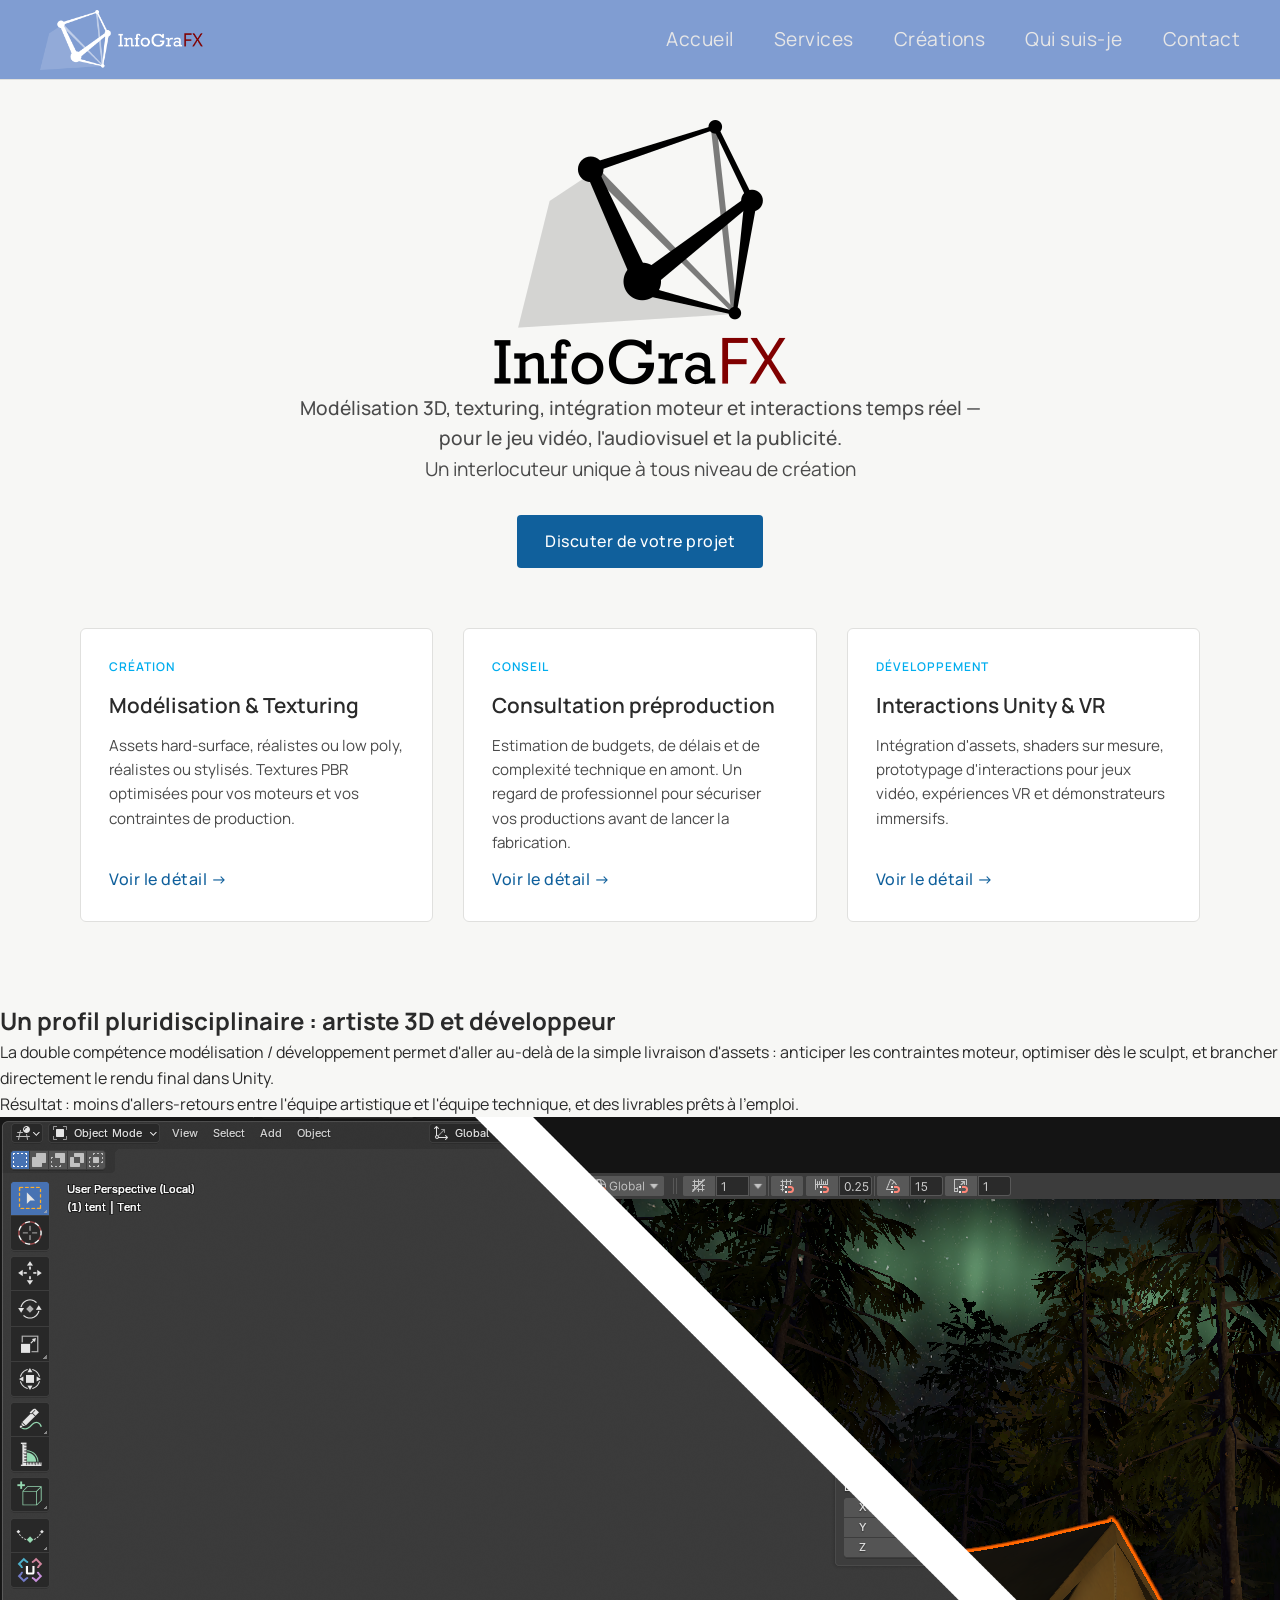
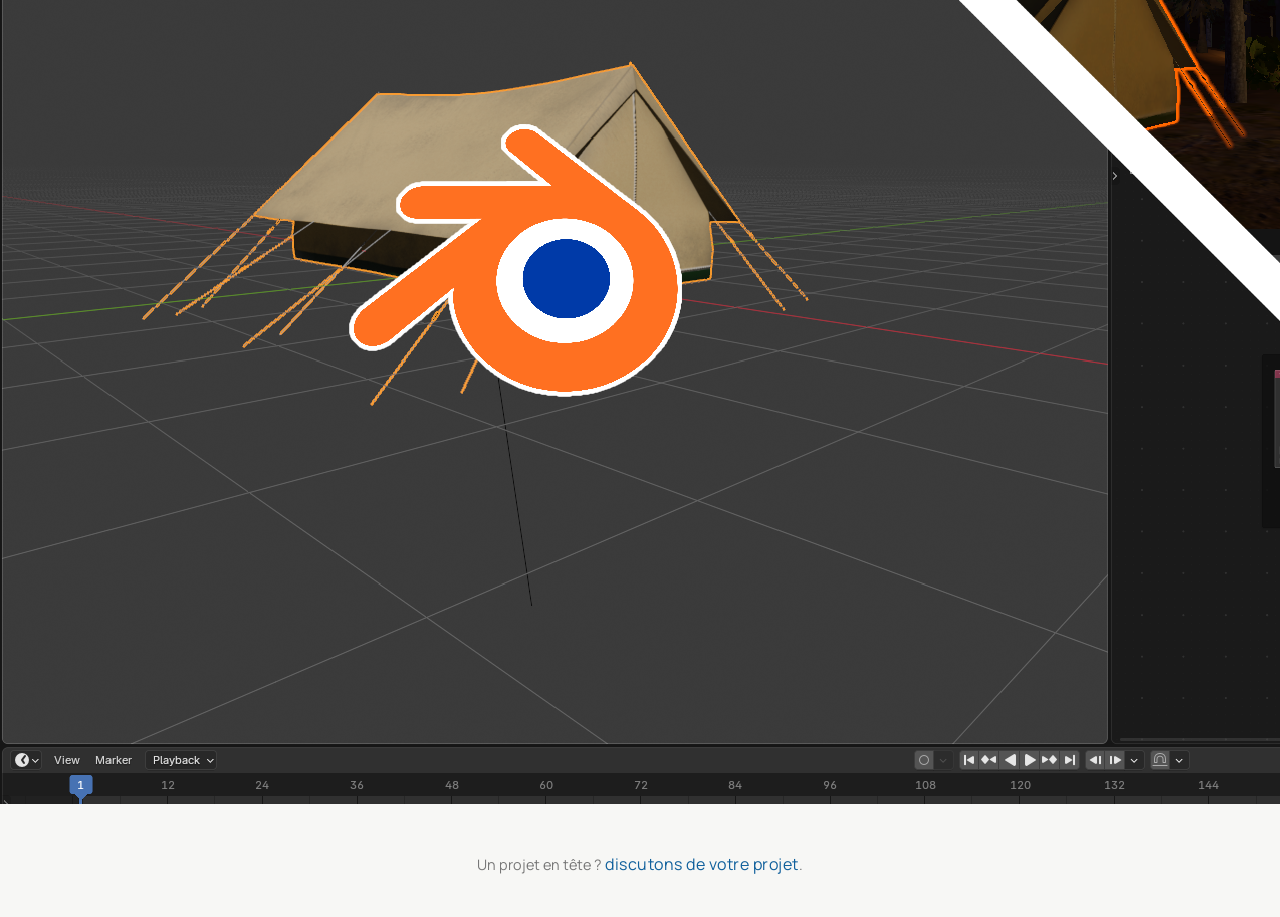
==== index.html @ 715f65da "fix pictures" ====
<!DOCTYPE html>
<html lang="fr">
<head>
    <meta charset="UTF-8">
    <meta name="viewport" content="width=device-width, initial-scale=1.0">
    <title>InfoGraFX – Modélisation 3D, Texturing & Développement Unity</title>
    <meta name="description" content="InfoGraFX conçoit des assets 3D, du texturing et des expériences interactives Unity pour le jeu vidéo, le cinéma et la publicité. Conseil, production et intégration technique.">

    <link rel="stylesheet" href="css/styles.css">
    <link rel="stylesheet" href="css/components/MediaBlock.css">
    <link rel="stylesheet" href="css/components/Lightbox.css">
    <link href="https://fonts.googleapis.com/css2?family=Manrope:wght@300;400;500;600&display=swap" rel="stylesheet">
</head>

<body>

<header>
            <img src="./assets/Images/Logo/logo1BATD.png" class="minlogo" alt="InfoGraFX">
    <nav>
        
        <a href="index.html">Accueil</a>
        <a href="services.html">Services</a>
        <a href="creations.html">Créations</a>        
        <a href="apropos.html">Qui suis-je</a>

        <a href="contact.html">Contact</a>
    </nav>
</header>

<section class="hero">
    <img src="./assets/Images/Logo/logo1NATB.png" class="logo">
    <p class="heroTagline">Modélisation 3D, texturing, intégration moteur et interactions temps réel — pour le jeu vidéo, l'audiovisuel et la publicité.</p>
    <p>Un interlocuteur unique à tous niveau de création</p>
    <a href="contact.html" class="heroCta">Discuter de votre projet</a>
</section>

<section class="pillars">
    <div class="pillarCard">
        <span class="pillarLabel">Création</span>
        <h2>Modélisation & Texturing</h2>
        <p>Assets hard-surface, réalistes ou low poly, réalistes ou stylisés. Textures PBR optimisées pour vos moteurs et vos contraintes de production.</p>
        <a href="services.html#creation">Voir le détail →</a>
    </div>
    <div class="pillarCard">
        <span class="pillarLabel">Conseil</span>
        <h2>Consultation préproduction</h2>
        <p>Estimation de budgets, de délais et de complexité technique en amont. Un regard de professionnel pour sécuriser vos productions avant de lancer la fabrication.</p>
        <a href="services.html#conseil">Voir le détail →</a>
    </div>
    <div class="pillarCard">
        <span class="pillarLabel">Développement</span>
        <h2>Interactions Unity & VR</h2>
        <p>Intégration d'assets, shaders sur mesure, prototypage d'interactions pour jeux vidéo, expériences VR et démonstrateurs immersifs.</p>
        <a href="services.html#dev">Voir le détail →</a>
    </div>
</section>

<section class="mediaBlock mediaBlockAnimated mediaBlockFromRight">
    <div class="mediaBlockText">
        <h2 class="mediaBlockTitle">Un profil pluridisciplinaire : artiste 3D et développeur</h2>
        <p class="mediaBlockDescription">La double compétence modélisation / développement permet d'aller au-delà de la simple livraison d'assets : anticiper les contraintes moteur, optimiser dès le sculpt, et brancher directement le rendu final dans Unity.</p>
        <p class="mediaBlockDescription">Résultat : moins d'allers-retours entre l'équipe artistique et l'équipe technique, et des livrables prêts à l'emploi.</p>
    </div>
    <img src="./assets/Images/UnityProjects/QuebecTour360/dualskills.png" class="mediaBlockMedia animated-image">
</section>

<footer>
    <!-- <p>InfoGraFX - Micro-entreprise (SIRET : 10846572500019): <a href="contact.html">infografx13@gmail.com</a></p> -->
    <p>Un projet en tête ? <a href="contact.html">discutons de votre projet</a>.</p>

</footer>

<script type="module" src="js/main.js"></script>

</body>
</html>
---- css/styles.css ----
/* ------------------------------
   PALETTE ÉTENDUE
--------------------------------*/
:root {
    /* Nouveau thème blanc cassé */
    --col-bg: #f7f7f5;          /* Blanc cassé */
    --col-text: #2a2a2a;        /* Gris foncé élégant */
    --col-text-light: #4a4a4a;  /* Gris moyen */
    --col-border: #e0e0de;      /* Gris clair */
    --col-border-hover: #c8c8c6;

    /* Accent artistique */
    --col-accent: #7a5cff;      /* Violet créatif */
    --col-accent-dark: #5b3fd9;

    /* Ancienne palette (disponible si tu veux l’utiliser) */
    --col_black: #0f0f0f;
    --col_white: #e6e6e6;
    --col_grey: #333333;
    --col_orange: #eb6c1a;
    --col_black2: #151515;
    --col_black3: #1a1a1a;
    --col_grey2: #555555;
    --col_light_blue:#96dcf8;
    --col_cyan_neon:#00E5FF;
    --col_night_blue: #0B0F26;
    --col_deep_blue: #0E3A66;
    --col_blue: #00adee;
    --col_blue_dark: #809dd2;
    --col_blue_dark2: #10609c;
    --col_blue_dark3: #073c64;
}

/* ------------------------------
   RESET & BASE
--------------------------------*/
* {
    margin: 0;
    padding: 0;
    box-sizing: border-box;
}

body {
    font-family: "Manrope", sans-serif;
    background-color: var(--col-bg);
    color: var(--col-text);
    line-height: 1.6;
}

a {
    color: var(--col_blue_dark2);
    text-decoration: none;
    font-weight: 400;
    font-size: 1rem;
    letter-spacing: 0.5px;
    transition: opacity 0.2s ease;
}

a:hover {
    color: var(--col_blue_dark2);
    text-decoration: none;
    font-weight: 400;
text-decoration:underline ;    letter-spacing: 0.5px;
    transition: opacity 0.2s ease;
}

/* ------------------------------
   HEADER & NAV
--------------------------------*/
header {
    width: 100%; 
    padding: 20px 40px;
    /* background: var(--col-bg); */
    background: var(--col_blue_dark);
    border-bottom: 1px solid var(--col-border);
    position: sticky;
    top: 0;
    z-index: 1000;

      display: flex;               /* ALIGNEMENT GLOBAL */
    align-items: center;         /* CENTRAGE VERTICAL */
    justify-content: space-between; /* LOGO À GAUCHE / NAV À DROITE */
        height: 80px;                /* FIXE LA HAUTEUR DU HEADER */
}

.minlogo{
display: block;
    max-height: 60px;            /* NE DÉPASSE JAMAIS LE HEADER */
    width: auto;
    height: auto;
}
nav {
    display: flex;
    gap: 40px;
    justify-content: flex-end;
}

nav a {
    color: var(--col_white);
    text-decoration: none;
    font-weight: 400;
    font-size: 1.2rem;
    letter-spacing: 0.5px;
    transition: opacity 0.2s ease;
}

nav a:hover {
    opacity: 0.6;
}

/* ------------------------------
   HERO SECTION
--------------------------------*/
.hero {
    text-align: center;
    padding: 40px 20px 40px;
}

.hero h1 {
    font-size: 3rem;
    font-weight: 300;
    margin-bottom: 20px;
}



.hero p {
    font-size: 1.2rem;
    max-width: 700px;
    margin: 0 auto;
    color: var(--col-text-light);
}

/* ------------------------------
   CARDS SECTION
--------------------------------*/
.cards {
    display: grid;
    grid-template-columns: repeat(auto-fit, minmax(260px, 1fr));
    gap: 40px;
    padding: 40px;
    max-width: 1600px;
    margin: 0 auto;
}

.card {
    background: #ffffff;
    border: 1px solid var(--col-border);
    padding: 20px;
    border-radius: 6px;
    transition: transform 0.2s ease, border-color 0.2s ease;
}

.card:hover {
    transform: translateY(-6px);
    border-color: var(--col-border-hover);
}

.card img {
    width: 100%;
    height: 160px;
    object-fit: cover;
    border-radius: 4px;
    margin-bottom: 15px;
}

.card h2 {
    font-size: 1.4rem;
    font-weight: 400;
    margin-bottom: 10px;
}

.card p {
    font-size: 0.95rem;
    margin-bottom: 20px;
    color: var(--col-text-light);
}

.card a {
    display: inline-block;
    padding: 10px 16px;
    background: var(--col-text);
    color: #ffffff;
    text-decoration: none;
    font-weight: 400;
    border-radius: 4px;
    transition: opacity 0.2s ease;
}

.card a:hover {
    opacity: 0.7;
}

/* ------------------------------
   FOOTER
--------------------------------*/
footer {
    text-align: center;
    padding: 40px;
    color: #777;
    font-size: 0.9rem;
}


/* ------------------------------
   HERO — bouton d'appel à l'action
--------------------------------*/
.heroTagline {
    font-size: 1.3rem;
    font-weight: 500;
    color: var(--col-text);
    max-width: 700px;
    margin: 0 auto 10px;
}

.heroCta {
    display: inline-block;
    margin-top: 30px;
    padding: 14px 28px;
    background: var(--col_blue_dark2);
    color: #ffffff;
    text-decoration: none;
    font-weight: 500;
    border-radius: 4px;
    transition: background 0.2s ease;
}

.heroCta:hover {
    background: var(--col_blue_dark3);
}

/* ------------------------------
   PILIERS DE SERVICES (accueil)
--------------------------------*/
.pillars {
    display: grid;
    grid-template-columns: repeat(auto-fit, minmax(260px, 1fr));
    gap: 30px;
    max-width: 1200px;
    margin: 0 auto;
    padding: 20px 40px 80px;
}

.pillarCard {
    background: #ffffff;
    border: 1px solid var(--col-border);
    border-radius: 6px;
    padding: 28px;
    display: flex;
    flex-direction: column;
    gap: 12px;
}

.pillarLabel {
    text-transform: uppercase;
    font-size: 0.75rem;
    letter-spacing: 1px;
    color: var(--col_blue);
    font-weight: 600;
}

.pillarCard h2 {
    font-size: 1.3rem;
    font-weight: 600;
}

.pillarCard p {
    color: var(--col-text-light);
    font-size: 0.95rem;
    flex-grow: 1;
}

.pillarCard a {
    color: var(--col_blue_dark2);
    text-decoration: none;
    font-weight: 500;
}

.pillarCard a:hover {
    text-decoration: underline;
}

/* ------------------------------
   TITRE DE SECTION (services.html)
--------------------------------*/
.sectionTitle {
    padding: 10px 40px;
    font-size: 3rem;
    font-weight: 600;
    padding-bottom: 16px;
    background-color: var(--col_blue_dark2);
    color: var(--col_white);
}

/* IMAGE — entre 40% et 66% selon sa taille réelle */
.logo {
    flex: 0 1 auto;          /* image prend l’espace qu’elle peut */
    max-height: 30vh;        /* jamais trop haute */
    width: auto;
    height: auto;
    object-fit: contain;     /* image entière */
    object-position: left;   /* collée au bord */
    background: var(--col-bg);        /* bandes propres */
}

/* ------------------------------
   FORMULAIRE DE CONTACT
--------------------------------*/
.contactWrapper {
    display: grid;
    grid-template-columns: 2fr 1fr;
    gap: 60px;
    max-width: 1000px;
    margin: 0 auto;
    padding: 20px 40px 80px;
}

.contactForm {
    display: flex;
    flex-direction: column;
    gap: 6px;
}

.contactForm label {
    font-size: 0.9rem;
    font-weight: 600;
    margin-top: 12px;
}

.contactForm input,
.contactForm select,
.contactForm textarea {
    padding: 10px 12px;
    border: 1px solid var(--col-border);
    border-radius: 4px;
    font-family: inherit;
    font-size: 1rem;
    background: #ffffff;
    color: var(--col-text);
}

.contactForm button {
    margin-top: 20px;
    padding: 12px 20px;
    background: var(--col_blue_dark2);
    color: #ffffff;
    border: none;
    border-radius: 4px;
    font-weight: 500;
    cursor: pointer;
    transition: background 0.2s ease;
}

.contactForm button:hover {
    background: var(--col_blue_dark3);
}

.mailtoNote {
    grid-column: 1 / -1;
    font-size: 0.85rem;
    color: var(--col-text-light);
    margin-top: -30px;
}

.contactInfo h2 {
    font-size: 1.1rem;
    margin-bottom: 12px;
}

.contactInfo p {
    margin-bottom: 8px;
    color: var(--col-text-light);
}

.legalNote {
    font-size: 0.8rem;
    color: #999;
    margin-top: 20px;
}

@media (max-width: 700px) {
    .contactWrapper {
        grid-template-columns: 1fr;
    }
}
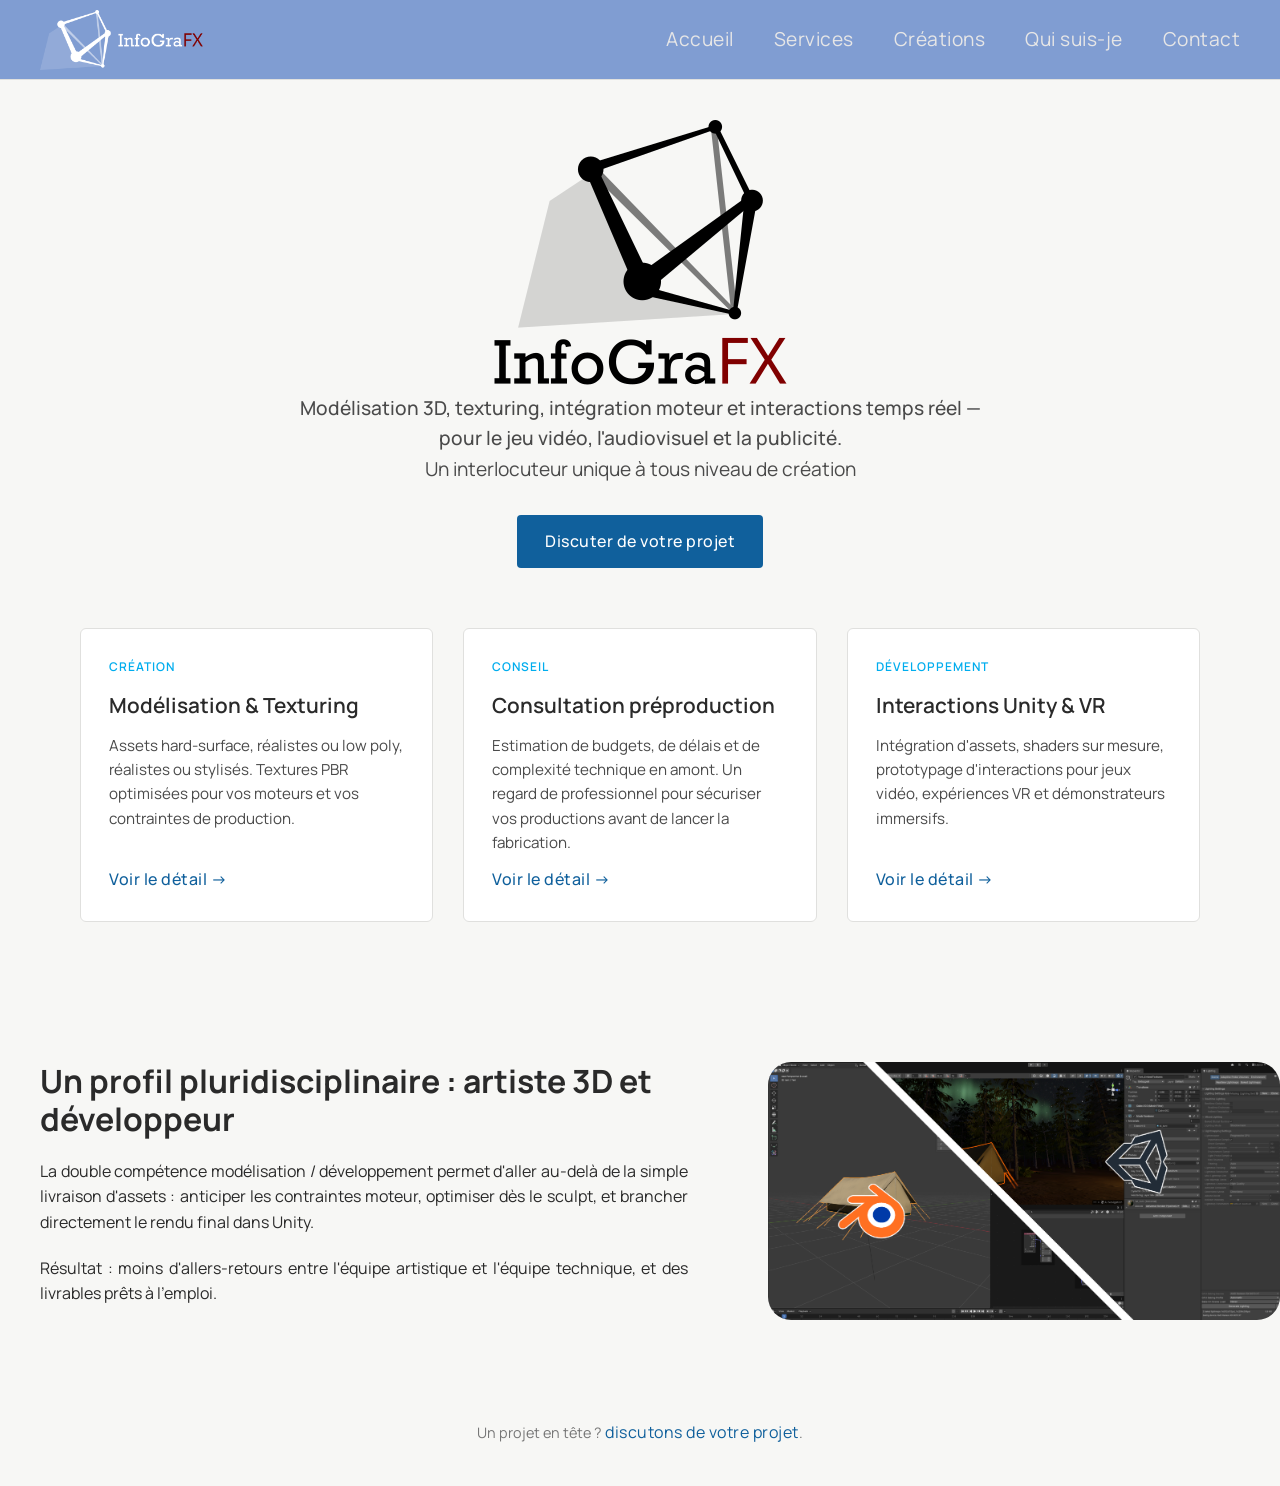
==== commit 5615eb43: "check css" ====
--- a/index.html
+++ b/index.html
@@ -6,9 +6,9 @@
     <title>InfoGraFX – Modélisation 3D, Texturing & Développement Unity</title>
     <meta name="description" content="InfoGraFX conçoit des assets 3D, du texturing et des expériences interactives Unity pour le jeu vidéo, le cinéma et la publicité. Conseil, production et intégration technique.">
 
-    <link rel="stylesheet" href="css/styles.css">
-    <link rel="stylesheet" href="css/components/MediaBlock.css">
-    <link rel="stylesheet" href="css/components/Lightbox.css">
+    <link rel="stylesheet" href="./css/styles.css">
+    <link rel="stylesheet" href="./css/components/mediaBlock.css">
+    <link rel="stylesheet" href="./css/components/Lightbox.css">
     <link href="https://fonts.googleapis.com/css2?family=Manrope:wght@300;400;500;600&display=swap" rel="stylesheet">
 </head>
 
@@ -70,7 +70,7 @@
 
 </footer>
 
-<script type="module" src="js/main.js"></script>
+<script type="module" src="./js/main.js"></script>
 
 </body>
 </html>
--- a/css/components/mediaBlock.css
+++ b/css/components/mediaBlock.css
@@ -0,0 +1,108 @@
+/* ============================
+   MEDIA BLOCK — FLEX ADAPTATIF
+============================ */
+
+.mediaBlock {
+    display: flex;
+    align-items: stretch;
+    justify-content: space-between;
+    width: 100%;
+    padding: 60px 0;
+    gap: 40px;
+}
+
+/* ORDRE TEXTE / IMAGE */
+.mediaBlockFromRight .mediaBlockText { order: 0; }
+.mediaBlockFromRight .mediaBlockMedia { order: 1; }
+
+.mediaBlockFromLeft .mediaBlockMedia { order: 0; }
+.mediaBlockFromLeft .mediaBlockText { order: 1; }
+
+
+
+/* IMAGE — entre 40% et 66% selon sa taille réelle */
+.mediaBlockMedia {
+    flex: 0 1 auto;          /* image prend l’espace qu’elle peut */
+    min-width: 40%;          /* jamais trop petite */
+    max-width: 66%;          /* jamais trop grande */
+    max-height: 50vh;        /* jamais trop haute */
+    border-radius:2cap;
+    width: auto;
+    height: auto;
+    object-fit: contain;     /* image entière */
+    object-position: left;   /* collée au bord */
+    background: var(--col-bg);        /* bandes propres */
+}
+
+/* TEXTE — récupère tout l’espace restant */
+.mediaBlockText {
+    display: flex;
+    flex-direction: column;
+    justify-content: flex-start;   /* titre collé en haut */
+    gap: 20px;                      /* espace propre entre titre et texte */
+    flex: 1 1 auto;
+    padding: 0 40px;
+}
+
+.mediaBlockTitle {
+    margin: 0;
+    padding: 0;
+    font-size: 2rem;
+    font-weight: 700;
+    line-height: 1.2;
+    text-align: left;               /* aligné à gauche */
+}
+
+/* Sous-texte */
+.mediaBlockDescription {
+    margin: 0;
+    padding: 0;
+    font-size: 1rem;
+    line-height: 1.6;
+    text-align: justify;            /* texte justifié */
+}
+
+
+
+
+/* ============================
+   ANIMATION — SIMPLE & FIABLE
+============================ */
+
+/* Image venant de la droite */
+.mediaBlockFromRight .mediaBlockMedia {
+    opacity: 0;
+    transform: translateX(49%);
+    transition:
+        opacity 0.6s ease-out,
+        transform 0.9s cubic-bezier(0.16, 1.2, 0.3, 1);
+}
+
+.mediaBlockFromRight .mediaBlockMedia.visible {
+    opacity: 1;
+    transform: translateX(0);
+}
+
+.mediaBlockFromRight .mediaBlockMedia.exit {
+    opacity: 0;
+    transform: translateX(49%);
+}
+
+/* Image venant de la gauche */
+.mediaBlockFromLeft .mediaBlockMedia {
+    opacity: 0;
+    transform: translateX(-49%);
+    transition:
+        opacity 0.6s ease-out,
+        transform 0.9s cubic-bezier(0.16, 1.2, 0.3, 1);
+}
+
+.mediaBlockFromLeft .mediaBlockMedia.visible {
+    opacity: 1;
+    transform: translateX(0);
+}
+
+.mediaBlockFromLeft .mediaBlockMedia.exit {
+    opacity: 0;
+    transform: translateX(-49%);
+}
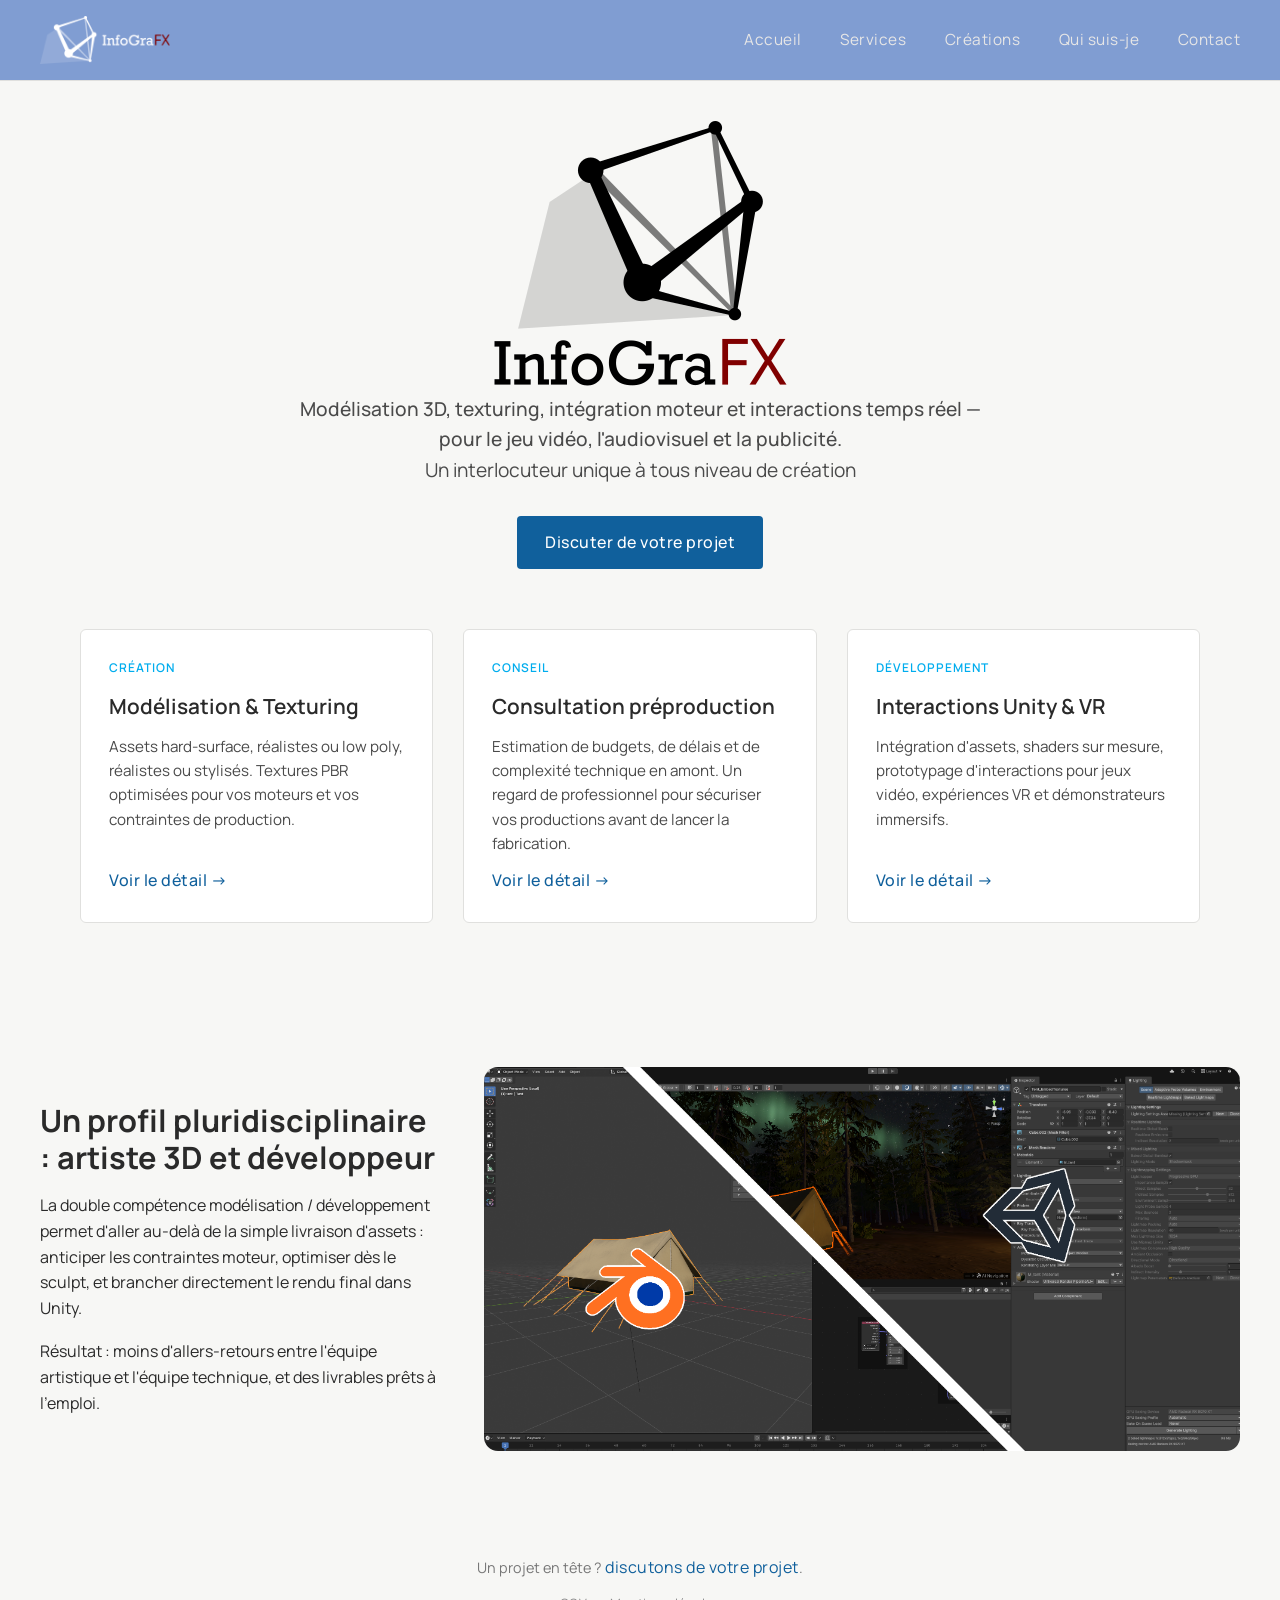
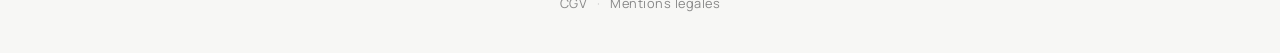
==== commit 695a3a47: "modif layout, but not fully ok" ====
--- a/index.html
+++ b/index.html
@@ -7,7 +7,7 @@
     <meta name="description" content="InfoGraFX conçoit des assets 3D, du texturing et des expériences interactives Unity pour le jeu vidéo, le cinéma et la publicité. Conseil, production et intégration technique.">
 
     <link rel="stylesheet" href="./css/styles.css">
-    <link rel="stylesheet" href="./css/components/mediaBlock.css">
+    <link rel="stylesheet" href="./css/components/MediaBlock.css">
     <link rel="stylesheet" href="./css/components/Lightbox.css">
     <link href="https://fonts.googleapis.com/css2?family=Manrope:wght@300;400;500;600&display=swap" rel="stylesheet">
 </head>
@@ -61,15 +61,22 @@
         <p class="mediaBlockDescription">La double compétence modélisation / développement permet d'aller au-delà de la simple livraison d'assets : anticiper les contraintes moteur, optimiser dès le sculpt, et brancher directement le rendu final dans Unity.</p>
         <p class="mediaBlockDescription">Résultat : moins d'allers-retours entre l'équipe artistique et l'équipe technique, et des livrables prêts à l'emploi.</p>
     </div>
-    <img src="./assets/Images/UnityProjects/QuebecTour360/dualskills.png" class="mediaBlockMedia animated-image">
+    <div class="mediaBlockMediaGroup animated-image">
+        <img src="./assets/Images/UnityProjects/QuebecTour360/dualskills.png" class="mediaBlockMedia">
+    </div>
 </section>
 
 <footer>
     <!-- <p>InfoGraFX - Micro-entreprise (SIRET : 10846572500019): <a href="contact.html">infografx13@gmail.com</a></p> -->
     <p>Un projet en tête ? <a href="contact.html">discutons de votre projet</a>.</p>
-
+    <p class="footerLegal">
+        <a href="cvg.html">CGV</a>
+        <span>·</span>
+        <a href="mentions-legales.html">Mentions légales</a>
+    </p>
 </footer>
 
+<script type="module" src="./js/components/navToggle.js"></script>
 <script type="module" src="./js/main.js"></script>
 
 </body>
--- a/css/styles.css
+++ b/css/styles.css
@@ -40,11 +40,22 @@
     box-sizing: border-box;
 }
 
+html {
+    /* Empêche tout débordement horizontal résiduel (image ou bloc trop large)
+       de créer une barre de scroll latérale sur mobile. */
+    overflow-x: hidden;
+}
+
 body {
     font-family: "Manrope", sans-serif;
     background-color: var(--col-bg);
     color: var(--col-text);
     line-height: 1.6;
+    overflow-x: hidden;
+}
+
+img {
+    max-width: 100%;
 }
 
 a {
@@ -68,30 +79,29 @@
    HEADER & NAV
 --------------------------------*/
 header {
-    width: 100%; 
-    padding: 20px 40px;
-    /* background: var(--col-bg); */
+    width: 100%;
+    padding: 16px clamp(16px, 4vw, 40px);
     background: var(--col_blue_dark);
     border-bottom: 1px solid var(--col-border);
     position: sticky;
     top: 0;
     z-index: 1000;
 
-      display: flex;               /* ALIGNEMENT GLOBAL */
+    display: flex;               /* ALIGNEMENT GLOBAL */
     align-items: center;         /* CENTRAGE VERTICAL */
     justify-content: space-between; /* LOGO À GAUCHE / NAV À DROITE */
-        height: 80px;                /* FIXE LA HAUTEUR DU HEADER */
+    min-height: 64px;
 }
 
 .minlogo{
 display: block;
-    max-height: 60px;            /* NE DÉPASSE JAMAIS LE HEADER */
+    max-height: 48px;            /* NE DÉPASSE JAMAIS LE HEADER */
     width: auto;
     height: auto;
 }
 nav {
     display: flex;
-    gap: 40px;
+    gap: clamp(16px, 3vw, 40px);
     justify-content: flex-end;
 }
 
@@ -99,9 +109,77 @@
     color: var(--col_white);
     text-decoration: none;
     font-weight: 400;
-    font-size: 1.2rem;
+    font-size: clamp(0.95rem, 1.2vw, 1.2rem);
     letter-spacing: 0.5px;
     transition: opacity 0.2s ease;
+    white-space: nowrap;
+}
+
+/* Bouton hamburger : injecté en JS (js/components/navToggle.js), caché par
+   défaut, affiché uniquement sous le breakpoint mobile ci-dessous. */
+.navToggle {
+    display: none;
+    flex-direction: column;
+    justify-content: center;
+    gap: 5px;
+    width: 32px;
+    height: 32px;
+    border: none;
+    background: transparent;
+    cursor: pointer;
+    padding: 0;
+    z-index: 1001;
+}
+
+.navToggle span {
+    display: block;
+    width: 100%;
+    height: 2px;
+    background: var(--col_white);
+    border-radius: 2px;
+    transition: transform 0.25s ease, opacity 0.2s ease;
+}
+
+.navToggle.isOpen span:nth-child(1) {
+    transform: translateY(7px) rotate(45deg);
+}
+
+.navToggle.isOpen span:nth-child(2) {
+    opacity: 0;
+}
+
+.navToggle.isOpen span:nth-child(3) {
+    transform: translateY(-7px) rotate(-45deg);
+}
+
+@media (max-width: 780px) {
+    .navToggle {
+        display: flex;
+    }
+
+    nav {
+        position: absolute;
+        top: 100%;
+        left: 0;
+        right: 0;
+        flex-direction: column;
+        gap: 0;
+        background: var(--col_blue_dark);
+        max-height: 0;
+        overflow: hidden;
+        transition: max-height 0.3s ease;
+        border-bottom: 1px solid rgba(255, 255, 255, 0.15);
+    }
+
+    nav.navOpenState {
+        max-height: 320px;
+    }
+
+    nav a {
+        padding: 14px clamp(16px, 4vw, 40px);
+        border-top: 1px solid rgba(255, 255, 255, 0.15);
+        font-size: 1.05rem;
+    }
 }
 
 nav a:hover {
@@ -113,11 +191,11 @@
 --------------------------------*/
 .hero {
     text-align: center;
-    padding: 40px 20px 40px;
+    padding: clamp(24px, 5vw, 40px) 20px;
 }
 
 .hero h1 {
-    font-size: 3rem;
+    font-size: clamp(2rem, 6vw, 3rem);
     font-weight: 300;
     margin-bottom: 20px;
 }
@@ -125,7 +203,7 @@
 
 
 .hero p {
-    font-size: 1.2rem;
+    font-size: clamp(1rem, 2.2vw, 1.2rem);
     max-width: 700px;
     margin: 0 auto;
     color: var(--col-text-light);
@@ -137,8 +215,8 @@
 .cards {
     display: grid;
     grid-template-columns: repeat(auto-fit, minmax(260px, 1fr));
-    gap: 40px;
-    padding: 40px;
+    gap: clamp(20px, 4vw, 40px);
+    padding: clamp(20px, 4vw, 40px);
     max-width: 1600px;
     margin: 0 auto;
 }
@@ -196,9 +274,28 @@
 --------------------------------*/
 footer {
     text-align: center;
-    padding: 40px;
+    padding: clamp(24px, 5vw, 40px) 20px;
     color: #777;
     font-size: 0.9rem;
+}
+
+.footerLegal {
+    margin-top: 12px;
+    font-size: 0.8rem;
+    color: #999;
+    display: flex;
+    flex-wrap: wrap;
+    justify-content: center;
+    gap: 6px 10px;
+}
+
+.footerLegal a {
+    color: #888;
+    font-size: 0.8rem;
+}
+
+.footerLegal span {
+    color: #ccc;
 }
 
 
@@ -238,7 +335,7 @@
     gap: 30px;
     max-width: 1200px;
     margin: 0 auto;
-    padding: 20px 40px 80px;
+    padding: 20px clamp(16px, 4vw, 40px) 80px;
 }
 
 .pillarCard {
@@ -284,10 +381,9 @@
    TITRE DE SECTION (services.html)
 --------------------------------*/
 .sectionTitle {
-    padding: 10px 40px;
-    font-size: 3rem;
+    padding: 10px clamp(16px, 4vw, 40px) 16px;
+    font-size: clamp(1.6rem, 5vw, 3rem);
     font-weight: 600;
-    padding-bottom: 16px;
     background-color: var(--col_blue_dark2);
     color: var(--col_white);
 }
@@ -295,7 +391,7 @@
 /* IMAGE — entre 40% et 66% selon sa taille réelle */
 .logo {
     flex: 0 1 auto;          /* image prend l’espace qu’elle peut */
-    max-height: 30vh;        /* jamais trop haute */
+    max-height: clamp(120px, 30vh, 280px);        /* jamais trop haute, jamais minuscule */
     width: auto;
     height: auto;
     object-fit: contain;     /* image entière */
--- a/css/components/MediaBlock.css
+++ b/css/components/MediaBlock.css
@@ -0,0 +1,158 @@
+/* ============================
+   MEDIA BLOCK — TEXTE 1/3 + GROUPE D'IMAGES
+   Nouvelle méthodologie : le texte occupe une largeur fixe (≈1/3),
+   les images (1, 2 ou plus, portrait ou paysage) sont regroupées dans
+   un conteneur à hauteur commune, réparties à parts égales en largeur
+   et recadrées (object-fit: cover) pour toujours garder la même
+   hauteur, les mêmes coins arrondis et un espacement régulier —
+   quelle que soit leur résolution ou leur orientation d'origine.
+============================ */
+
+.mediaBlock {
+    display: flex;
+    align-items: stretch;
+    width: 100%;
+    max-width: 1400px;
+    margin: 0 auto;
+    padding: clamp(32px, 6vw, 64px) clamp(16px, 4vw, 40px);
+    gap: clamp(24px, 4vw, 48px);
+}
+
+/* ORDRE TEXTE / IMAGES (desktop) */
+.mediaBlockFromRight .mediaBlockText { order: 0; }
+.mediaBlockFromRight .mediaBlockMediaGroup { order: 1; }
+
+.mediaBlockFromLeft .mediaBlockMediaGroup { order: 0; }
+.mediaBlockFromLeft .mediaBlockText { order: 1; }
+
+/* TEXTE — largeur fixe à ~1/3 du bloc */
+.mediaBlockText {
+    flex: 0 0 33%;
+    max-width: 33%;
+    display: flex;
+    flex-direction: column;
+    justify-content: center;
+    gap: 18px;
+}
+
+.mediaBlockTitle {
+    margin: 0;
+    padding: 0;
+    font-size: clamp(1.4rem, 2.4vw, 2rem);
+    font-weight: 700;
+    line-height: 1.2;
+    text-align: left;
+}
+
+.mediaBlockDescription {
+    margin: 0;
+    padding: 0;
+    font-size: 1rem;
+    line-height: 1.6;
+    text-align: left;
+}
+
+/* Bloc texte seul (pas d'images dans ce mediaBlock) : le texte prend
+   toute la largeur au lieu de rester coincé à 33%. */
+.mediaBlock:has(.mediaBlockText:only-child) .mediaBlockText {
+    flex: 1 1 100%;
+    max-width: 100%;
+}
+
+/* GROUPE D'IMAGES — hauteur commune, réparties à parts égales,
+   peu importe leur nombre ou leur orientation d'origine */
+.mediaBlockMediaGroup {
+    flex: 1 1 auto;
+    display: flex;
+    align-items: stretch;
+    gap: clamp(10px, 1.5vw, 20px);
+    height: clamp(220px, 30vw, 420px);
+    min-width: 0;
+}
+
+.mediaBlockMedia {
+    flex: 1 1 0;
+    min-width: 0;
+    width: 100%;
+    height: 100%;
+    object-fit: cover;
+    border-radius: 14px;
+    background: var(--col-border);
+}
+
+/* ============================
+   RESPONSIVE — MOBILE
+   Le texte passe toujours au-dessus (lisibilité en premier), les images
+   en dessous sur toute la largeur, hauteur réduite et fixe.
+============================ */
+@media (max-width: 820px) {
+    .mediaBlock {
+        flex-direction: column;
+        gap: 20px;
+    }
+
+    .mediaBlockFromRight .mediaBlockText,
+    .mediaBlockFromLeft .mediaBlockText {
+        order: 0;
+    }
+
+    .mediaBlockFromRight .mediaBlockMediaGroup,
+    .mediaBlockFromLeft .mediaBlockMediaGroup {
+        order: 1;
+    }
+
+    .mediaBlockText {
+        flex: 1 1 100%;
+        max-width: 100%;
+    }
+
+    .mediaBlockMediaGroup {
+        flex: 1 1 100%;
+        height: 260px;
+    }
+}
+
+/* ============================
+   ANIMATION AU SCROLL — appliquée au groupe d'images entier
+============================ */
+.mediaBlockFromRight .mediaBlockMediaGroup {
+    opacity: 0;
+    transform: translateX(6%);
+    transition:
+        opacity 0.6s ease-out,
+        transform 0.9s cubic-bezier(0.16, 1.2, 0.3, 1);
+}
+
+.mediaBlockFromRight .mediaBlockMediaGroup.visible {
+    opacity: 1;
+    transform: translateX(0);
+}
+
+.mediaBlockFromRight .mediaBlockMediaGroup.exit {
+    opacity: 0;
+    transform: translateX(6%);
+}
+
+.mediaBlockFromLeft .mediaBlockMediaGroup {
+    opacity: 0;
+    transform: translateX(-6%);
+    transition:
+        opacity 0.6s ease-out,
+        transform 0.9s cubic-bezier(0.16, 1.2, 0.3, 1);
+}
+
+.mediaBlockFromLeft .mediaBlockMediaGroup.visible {
+    opacity: 1;
+    transform: translateX(0);
+}
+
+.mediaBlockFromLeft .mediaBlockMediaGroup.exit {
+    opacity: 0;
+    transform: translateX(-6%);
+}
+
+@media (prefers-reduced-motion: reduce) {
+    .mediaBlockMediaGroup {
+        transition: none;
+    }
+}
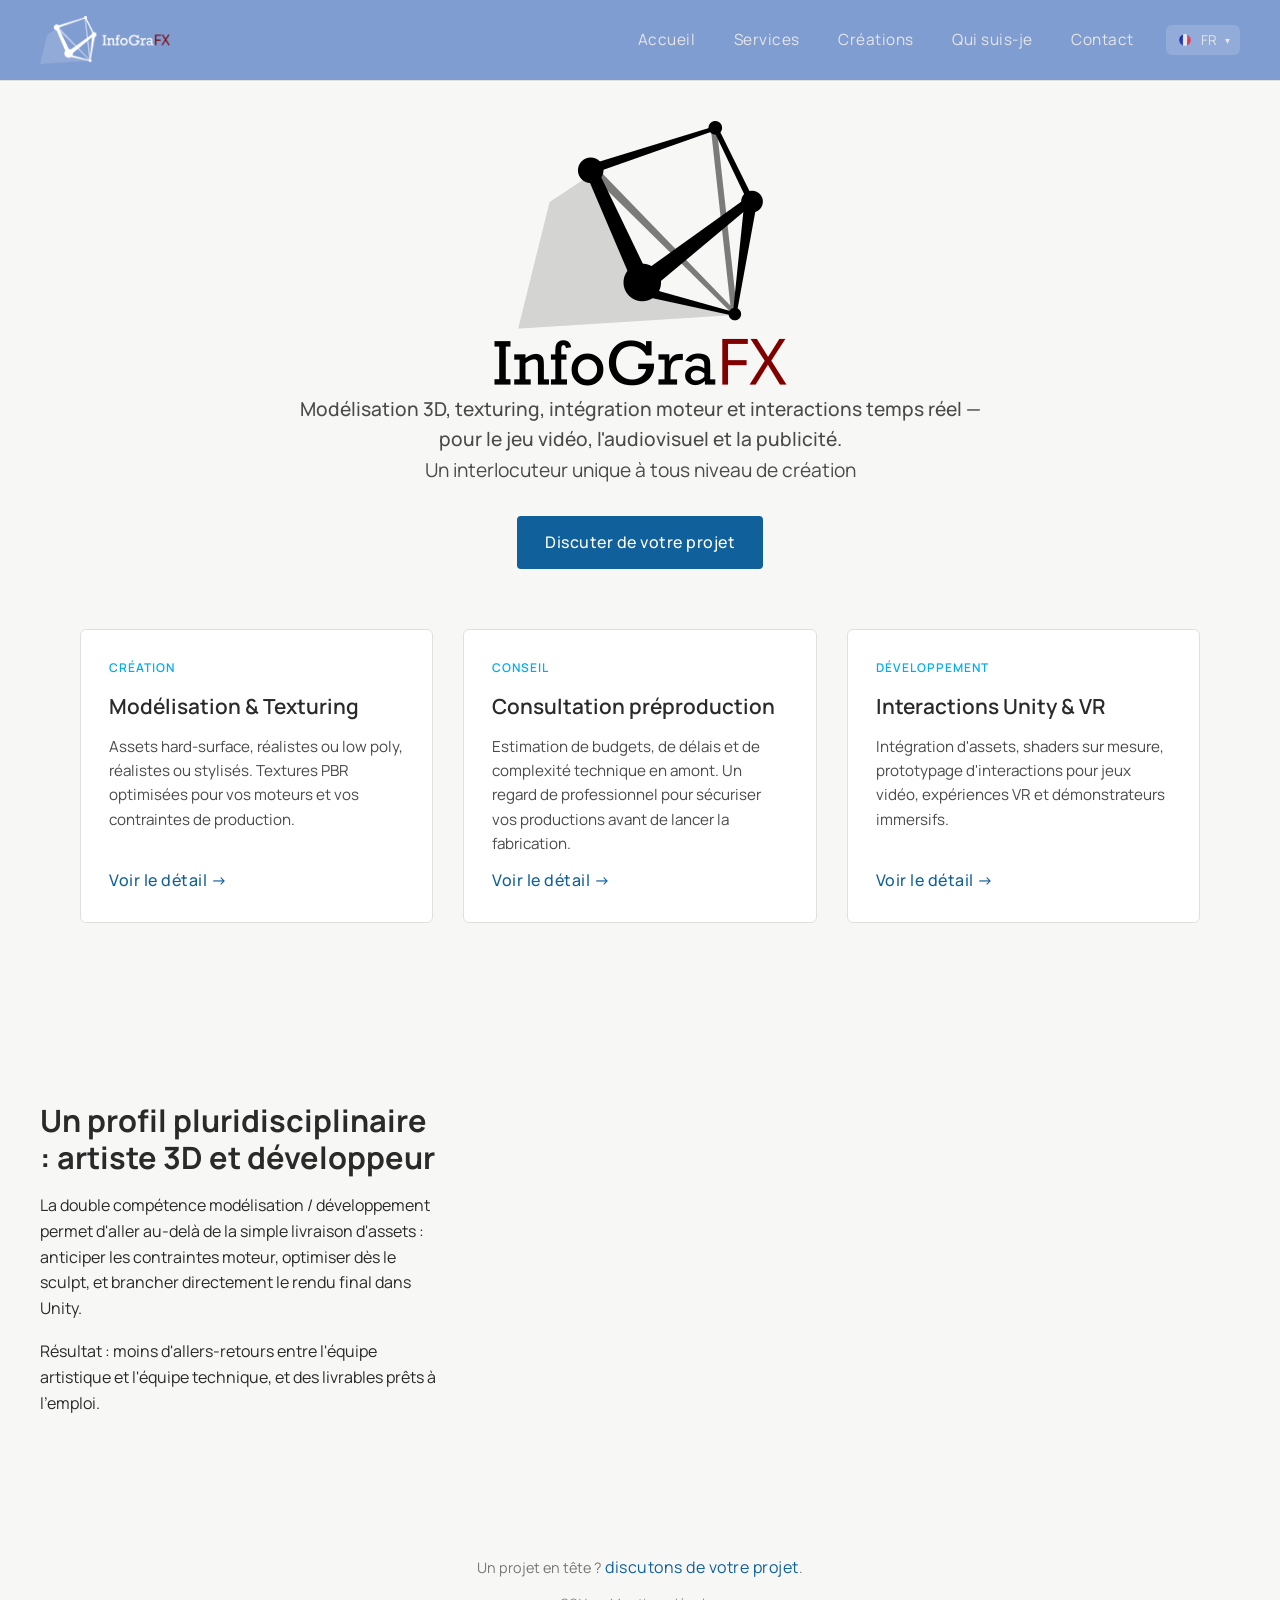
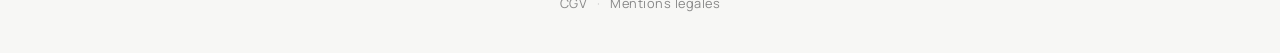
==== commit 359b8b1e: "modif website, add language" ====
--- a/index.html
+++ b/index.html
@@ -15,68 +15,79 @@
 <body>
 
 <header>
-            <img src="./assets/Images/Logo/logo1BATD.png" class="minlogo" alt="InfoGraFX">
-    <nav>
-        
-        <a href="index.html">Accueil</a>
-        <a href="services.html">Services</a>
-        <a href="creations.html">Créations</a>        
-        <a href="apropos.html">Qui suis-je</a>
-
-        <a href="contact.html">Contact</a>
-    </nav>
+    <img src="./assets/Images/Logo/logo1BATD.png" class="minlogo" alt="InfoGraFX">
+    <div class="headerRight">
+        <nav>
+            <a href="index.html" data-i18n="nav.home">Accueil</a>
+            <a href="services.html" data-i18n="nav.services">Services</a>
+            <a href="creations.html" data-i18n="nav.creations">Créations</a>
+            <a href="apropos.html" data-i18n="nav.about">Qui suis-je</a>
+            <a href="contact.html" data-i18n="nav.contact">Contact</a>
+        </nav>
+        <div class="langSwitch">
+            <button type="button" class="langSwitchToggle" aria-haspopup="true" aria-expanded="false">
+                <img src="./assets/Icons/lang_fr.png" alt="" class="flagIcon langCurrentFlag" onerror="this.style.display='none'" onload="this.style.display=''">
+                <span class="langCurrent">FR</span>
+                <span class="langCaret">▾</span>
+            </button>
+            <ul class="langMenu">
+                <li><button type="button" class="langOption isActive" data-lang="fr"><img src="./assets/Icons/lang_fr.png" alt="" class="flagIcon" onerror="this.style.display='none'" onload="this.style.display=''"> Français</button></li>
+                <li><button type="button" class="langOption" data-lang="en"><img src="./assets/Icons/lang_en.png" alt="" class="flagIcon" onerror="this.style.display='none'" onload="this.style.display=''"> English</button></li>
+            </ul>
+        </div>
+    </div>
 </header>
 
 <section class="hero">
     <img src="./assets/Images/Logo/logo1NATB.png" class="logo">
-    <p class="heroTagline">Modélisation 3D, texturing, intégration moteur et interactions temps réel — pour le jeu vidéo, l'audiovisuel et la publicité.</p>
-    <p>Un interlocuteur unique à tous niveau de création</p>
-    <a href="contact.html" class="heroCta">Discuter de votre projet</a>
+    <p class="heroTagline" data-i18n="home.hero.tagline">Modélisation 3D, texturing, intégration moteur et interactions temps réel — pour le jeu vidéo, l'audiovisuel et la publicité.</p>
+    <p data-i18n="home.hero.subtitle">Un interlocuteur unique à tous niveau de création</p>
+    <a href="contact.html" class="heroCta" data-i18n="home.hero.cta">Discuter de votre projet</a>
 </section>
 
 <section class="pillars">
     <div class="pillarCard">
-        <span class="pillarLabel">Création</span>
-        <h2>Modélisation & Texturing</h2>
-        <p>Assets hard-surface, réalistes ou low poly, réalistes ou stylisés. Textures PBR optimisées pour vos moteurs et vos contraintes de production.</p>
-        <a href="services.html#creation">Voir le détail →</a>
+        <span class="pillarLabel" data-i18n="home.pillars.creation.label">Création</span>
+        <h2 data-i18n="home.pillars.creation.title">Modélisation & Texturing</h2>
+        <p data-i18n="home.pillars.creation.desc">Assets hard-surface, réalistes ou low poly, réalistes ou stylisés. Textures PBR optimisées pour vos moteurs et vos contraintes de production.</p>
+        <a href="services.html#creation" data-i18n="home.pillars.creation.link">Voir le détail →</a>
     </div>
     <div class="pillarCard">
-        <span class="pillarLabel">Conseil</span>
-        <h2>Consultation préproduction</h2>
-        <p>Estimation de budgets, de délais et de complexité technique en amont. Un regard de professionnel pour sécuriser vos productions avant de lancer la fabrication.</p>
-        <a href="services.html#conseil">Voir le détail →</a>
+        <span class="pillarLabel" data-i18n="home.pillars.conseil.label">Conseil</span>
+        <h2 data-i18n="home.pillars.conseil.title">Consultation préproduction</h2>
+        <p data-i18n="home.pillars.conseil.desc">Estimation de budgets, de délais et de complexité technique en amont. Un regard de professionnel pour sécuriser vos productions avant de lancer la fabrication.</p>
+        <a href="services.html#conseil" data-i18n="home.pillars.conseil.link">Voir le détail →</a>
     </div>
     <div class="pillarCard">
-        <span class="pillarLabel">Développement</span>
-        <h2>Interactions Unity & VR</h2>
-        <p>Intégration d'assets, shaders sur mesure, prototypage d'interactions pour jeux vidéo, expériences VR et démonstrateurs immersifs.</p>
-        <a href="services.html#dev">Voir le détail →</a>
+        <span class="pillarLabel" data-i18n="home.pillars.dev.label">Développement</span>
+        <h2 data-i18n="home.pillars.dev.title">Interactions Unity & VR</h2>
+        <p data-i18n="home.pillars.dev.desc">Intégration d'assets, shaders sur mesure, prototypage d'interactions pour jeux vidéo, expériences VR et démonstrateurs immersifs.</p>
+        <a href="services.html#dev" data-i18n="home.pillars.dev.link">Voir le détail →</a>
     </div>
 </section>
 
 <section class="mediaBlock mediaBlockAnimated mediaBlockFromRight">
     <div class="mediaBlockText">
-        <h2 class="mediaBlockTitle">Un profil pluridisciplinaire : artiste 3D et développeur</h2>
-        <p class="mediaBlockDescription">La double compétence modélisation / développement permet d'aller au-delà de la simple livraison d'assets : anticiper les contraintes moteur, optimiser dès le sculpt, et brancher directement le rendu final dans Unity.</p>
-        <p class="mediaBlockDescription">Résultat : moins d'allers-retours entre l'équipe artistique et l'équipe technique, et des livrables prêts à l'emploi.</p>
+        <h2 class="mediaBlockTitle" data-i18n="home.dualskills.title">Un profil pluridisciplinaire : artiste 3D et développeur</h2>
+        <p class="mediaBlockDescription" data-i18n="home.dualskills.desc1">La double compétence modélisation / développement permet d'aller au-delà de la simple livraison d'assets : anticiper les contraintes moteur, optimiser dès le sculpt, et brancher directement le rendu final dans Unity.</p>
+        <p class="mediaBlockDescription" data-i18n="home.dualskills.desc2">Résultat : moins d'allers-retours entre l'équipe artistique et l'équipe technique, et des livrables prêts à l'emploi.</p>
     </div>
-    <div class="mediaBlockMediaGroup animated-image">
+    <div class="mediaBlockMediaGroup mediaBlockMediaGroupSingle animated-image">
         <img src="./assets/Images/UnityProjects/QuebecTour360/dualskills.png" class="mediaBlockMedia">
     </div>
 </section>
 
 <footer>
-    <!-- <p>InfoGraFX - Micro-entreprise (SIRET : 10846572500019): <a href="contact.html">infografx13@gmail.com</a></p> -->
-    <p>Un projet en tête ? <a href="contact.html">discutons de votre projet</a>.</p>
+    <p data-i18n="home.footer.cta">Un projet en tête ? <a href="contact.html" data-i18n="home.footer.ctaLink">discutons de votre projet</a>.</p>
     <p class="footerLegal">
-        <a href="cvg.html">CGV</a>
+        <a href="cvg.html" data-i18n="footer.cgv">CGV</a>
         <span>·</span>
-        <a href="mentions-legales.html">Mentions légales</a>
+        <a href="mentions-legales.html" data-i18n="footer.legal">Mentions légales</a>
     </p>
 </footer>
 
 <script type="module" src="./js/components/navToggle.js"></script>
+<script type="module" src="./js/components/i18n.js"></script>
 <script type="module" src="./js/main.js"></script>
 
 </body>
--- a/css/styles.css
+++ b/css/styles.css
@@ -152,9 +152,18 @@
     transform: translateY(-7px) rotate(-45deg);
 }
 
-@media (max-width: 780px) {
+@media (max-width: 1024px) {
     .navToggle {
         display: flex;
+    }
+
+    .headerRight {
+        gap: 12px;
+    }
+
+    .langSwitchToggle {
+        padding: 6px 8px;
+        font-size: 0.8rem;
     }
 
     nav {
@@ -187,6 +196,105 @@
 }
 
 /* ------------------------------
+   SÉLECTEUR DE LANGUE
+--------------------------------*/
+.headerRight {
+    display: flex;
+    align-items: center;
+    gap: clamp(12px, 2.5vw, 32px);
+}
+
+.langSwitch {
+    position: relative;
+}
+
+.langSwitchToggle {
+    display: flex;
+    align-items: center;
+    gap: 7px;
+    background: rgba(255, 255, 255, 0.14);
+    border: none;
+    color: var(--col_white);
+    padding: 6px 10px;
+    border-radius: 6px;
+    cursor: pointer;
+    font-family: inherit;
+    font-size: 0.85rem;
+    letter-spacing: 0.5px;
+    transition: background 0.2s ease;
+}
+
+.langSwitchToggle:hover {
+    background: rgba(255, 255, 255, 0.24);
+}
+
+.langCaret {
+    font-size: 0.65rem;
+    transition: transform 0.2s ease;
+}
+
+.langSwitch.isOpen .langCaret {
+    transform: rotate(180deg);
+}
+
+.langMenu {
+    position: absolute;
+    top: calc(100% + 8px);
+    right: 0;
+    background: #ffffff;
+    border: 1px solid var(--col-border);
+    border-radius: 8px;
+    box-shadow: 0 12px 30px rgba(0, 0, 0, 0.18);
+    list-style: none;
+    min-width: 150px;
+    padding: 6px;
+    opacity: 0;
+    visibility: hidden;
+    transform: translateY(-6px);
+    transition: opacity 0.15s ease, transform 0.15s ease;
+    z-index: 1100;
+}
+
+.langSwitch.isOpen .langMenu {
+    opacity: 1;
+    visibility: visible;
+    transform: translateY(0);
+}
+
+.langOption {
+    display: flex;
+    align-items: center;
+    gap: 8px;
+    width: 100%;
+    background: none;
+    border: none;
+    padding: 8px 10px;
+    border-radius: 5px;
+    font-family: inherit;
+    font-size: 0.9rem;
+    color: var(--col-text);
+    cursor: pointer;
+    text-align: left;
+}
+
+.langOption:hover {
+    background: var(--col-bg);
+}
+
+.langOption.isActive {
+    font-weight: 700;
+    color: var(--col_blue_dark2);
+}
+
+.flagIcon {
+    width: 18px;
+    height: 13px;
+    object-fit: cover;
+    border-radius: 2px;
+    flex-shrink: 0;
+}
+
+/* ------------------------------
    HERO SECTION
 --------------------------------*/
 .hero {
--- a/css/components/MediaBlock.css
+++ b/css/components/MediaBlock.css
@@ -65,6 +65,7 @@
     flex: 1 1 auto;
     display: flex;
     align-items: stretch;
+    justify-content: center;
     gap: clamp(10px, 1.5vw, 20px);
     height: clamp(220px, 30vw, 420px);
     min-width: 0;
@@ -78,6 +79,26 @@
     object-fit: cover;
     border-radius: 14px;
     background: var(--col-border);
+}
+
+/* Une seule image dans le groupe : on ne crop pas. On respecte la
+   hauteur commune et on laisse la largeur s'ajuster à son propre ratio
+   (object-fit: contain) plutôt que de forcer un remplissage qui
+   couperait une image carrée ou portrait.
+   Détection via :has() (moderne) ET via la classe explicite
+   .mediaBlockMediaGroupSingle posée en HTML (garantie tous navigateurs). */
+.mediaBlockMediaGroup:has(> img:only-child),
+.mediaBlockMediaGroupSingle {
+    justify-content: center;
+}
+
+.mediaBlockMediaGroup:has(> img:only-child) .mediaBlockMedia,
+.mediaBlockMediaGroupSingle .mediaBlockMedia {
+    flex: 0 1 auto;
+    width: auto;
+    max-width: 100%;
+    object-fit: contain;
+    background: #ffffff;
 }
 
 /* ============================
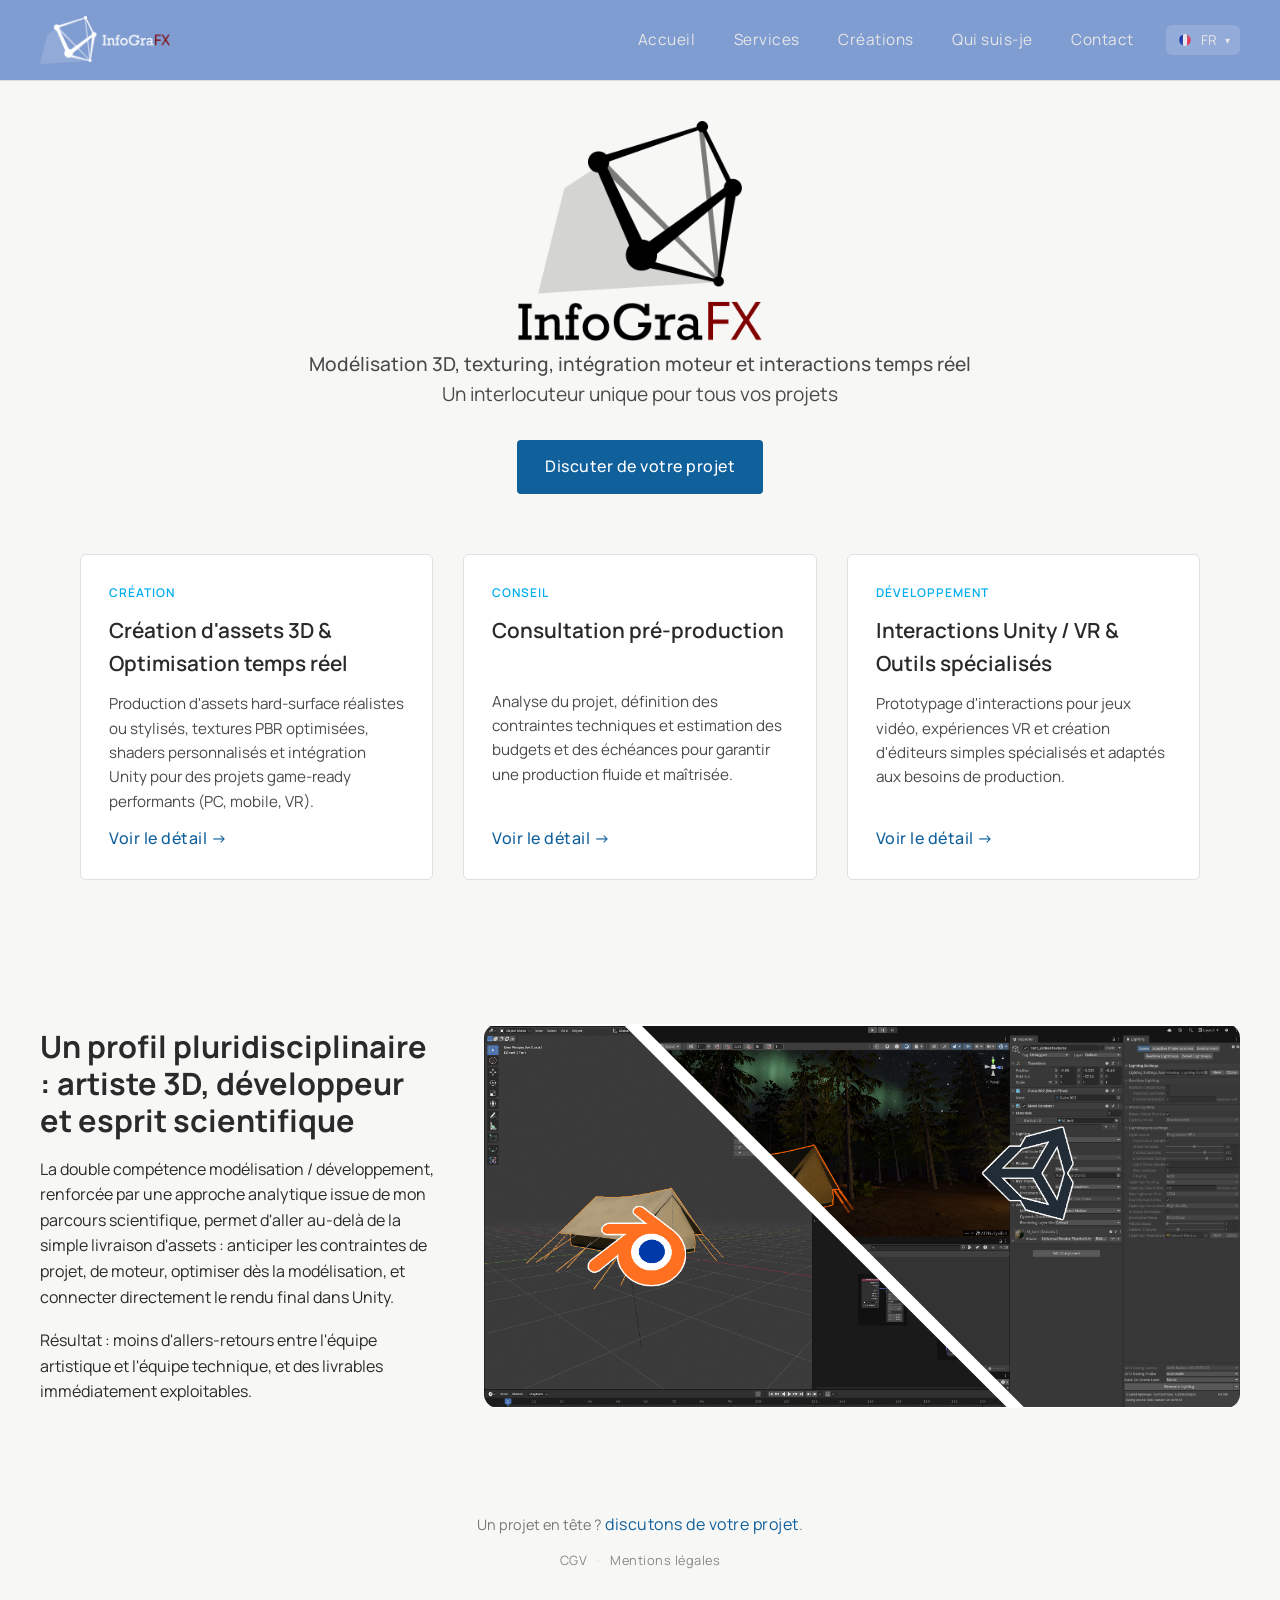
==== commit c54b85e2: "modif traductions" ====
--- a/index.html
+++ b/index.html
@@ -3,7 +3,7 @@
 <head>
     <meta charset="UTF-8">
     <meta name="viewport" content="width=device-width, initial-scale=1.0">
-    <title>InfoGraFX – Modélisation 3D, Texturing & Développement Unity</title>
+    <title>InfoGraFX - Modélisation 3D, Texturing & Développement Unity</title>
     <meta name="description" content="InfoGraFX conçoit des assets 3D, du texturing et des expériences interactives Unity pour le jeu vidéo, le cinéma et la publicité. Conseil, production et intégration technique.">
 
     <link rel="stylesheet" href="./css/styles.css">
@@ -40,37 +40,40 @@
 
 <section class="hero">
     <img src="./assets/Images/Logo/logo1NATB.png" class="logo">
-    <p class="heroTagline" data-i18n="home.hero.tagline">Modélisation 3D, texturing, intégration moteur et interactions temps réel — pour le jeu vidéo, l'audiovisuel et la publicité.</p>
-    <p data-i18n="home.hero.subtitle">Un interlocuteur unique à tous niveau de création</p>
+    <p class="heroTagline" data-i18n="home.hero.tagline">Modélisation 3D, texturing, intégration moteur et interactions temps réel </p>
+    <p data-i18n="home.hero.subtitle">Un interlocuteur unique pour tous vos projets</p>
     <a href="contact.html" class="heroCta" data-i18n="home.hero.cta">Discuter de votre projet</a>
 </section>
 
 <section class="pillars">
     <div class="pillarCard">
         <span class="pillarLabel" data-i18n="home.pillars.creation.label">Création</span>
-        <h2 data-i18n="home.pillars.creation.title">Modélisation & Texturing</h2>
-        <p data-i18n="home.pillars.creation.desc">Assets hard-surface, réalistes ou low poly, réalistes ou stylisés. Textures PBR optimisées pour vos moteurs et vos contraintes de production.</p>
+        <h2 data-i18n="home.pillars.creation.title">Création d'assets 3D & Optimisation temps réel  </h2>
+        <p data-i18n="home.pillars.creation.desc">Production d'assets hard-surface réalistes ou stylisés, textures PBR optimisées, shaders personnalisés et intégration Unity pour des projets game-ready performants (PC, mobile, VR).</p>
         <a href="services.html#creation" data-i18n="home.pillars.creation.link">Voir le détail →</a>
     </div>
+    
     <div class="pillarCard">
         <span class="pillarLabel" data-i18n="home.pillars.conseil.label">Conseil</span>
-        <h2 data-i18n="home.pillars.conseil.title">Consultation préproduction</h2>
-        <p data-i18n="home.pillars.conseil.desc">Estimation de budgets, de délais et de complexité technique en amont. Un regard de professionnel pour sécuriser vos productions avant de lancer la fabrication.</p>
+        <h2 data-i18n="home.pillars.conseil.title">Consultation pré-production</h2>
+        <p data-i18n="home.pillars.conseil.desc"> Analyse du projet, définition des contraintes techniques et estimation des budgets et des échéances pour garantir une production fluide et maîtrisée.</p>
         <a href="services.html#conseil" data-i18n="home.pillars.conseil.link">Voir le détail →</a>
     </div>
     <div class="pillarCard">
         <span class="pillarLabel" data-i18n="home.pillars.dev.label">Développement</span>
-        <h2 data-i18n="home.pillars.dev.title">Interactions Unity & VR</h2>
-        <p data-i18n="home.pillars.dev.desc">Intégration d'assets, shaders sur mesure, prototypage d'interactions pour jeux vidéo, expériences VR et démonstrateurs immersifs.</p>
+        <h2 data-i18n="home.pillars.dev.title">Interactions Unity / VR & Outils spécialisés</h2>
+        <p data-i18n="home.pillars.dev.desc"> Prototypage d'interactions pour jeux vidéo, expériences VR et création d'éditeurs simples spécialisés et adaptés aux besoins de production.</p>
         <a href="services.html#dev" data-i18n="home.pillars.dev.link">Voir le détail →</a>
     </div>
 </section>
 
 <section class="mediaBlock mediaBlockAnimated mediaBlockFromRight">
     <div class="mediaBlockText">
-        <h2 class="mediaBlockTitle" data-i18n="home.dualskills.title">Un profil pluridisciplinaire : artiste 3D et développeur</h2>
-        <p class="mediaBlockDescription" data-i18n="home.dualskills.desc1">La double compétence modélisation / développement permet d'aller au-delà de la simple livraison d'assets : anticiper les contraintes moteur, optimiser dès le sculpt, et brancher directement le rendu final dans Unity.</p>
-        <p class="mediaBlockDescription" data-i18n="home.dualskills.desc2">Résultat : moins d'allers-retours entre l'équipe artistique et l'équipe technique, et des livrables prêts à l'emploi.</p>
+        <h2 class="mediaBlockTitle" data-i18n="home.dualskills.title"> Un profil pluridisciplinaire : artiste 3D, développeur et esprit scientifique</h2>
+        <p class="mediaBlockDescription" data-i18n="home.dualskills.desc1">La double compétence modélisation / développement, renforcée par une approche analytique issue de mon parcours scientifique, 
+            permet d'aller au-delà de la simple livraison d'assets : anticiper les contraintes de projet, de moteur, optimiser dès la modélisation, et connecter directement le rendu final dans Unity.
+</p>
+        <p class="mediaBlockDescription" data-i18n="home.dualskills.desc2">Résultat : moins d'allers-retours entre l'équipe artistique et l'équipe technique, et des livrables immédiatement exploitables.</p>
     </div>
     <div class="mediaBlockMediaGroup mediaBlockMediaGroupSingle animated-image">
         <img src="./assets/Images/UnityProjects/QuebecTour360/dualskills.png" class="mediaBlockMedia">
--- a/css/styles.css
+++ b/css/styles.css
@@ -85,7 +85,7 @@
     border-bottom: 1px solid var(--col-border);
     position: sticky;
     top: 0;
-    z-index: 1000;
+    z-index: 9999;
 
     display: flex;               /* ALIGNEMENT GLOBAL */
     align-items: center;         /* CENTRAGE VERTICAL */
@@ -314,6 +314,7 @@
     font-size: clamp(1rem, 2.2vw, 1.2rem);
     max-width: 700px;
     margin: 0 auto;
+    /* margin-top: 1rem; */
     color: var(--col-text-light);
 }
 
@@ -466,6 +467,7 @@
 
 .pillarCard h2 {
     font-size: 1.3rem;
+    min-height: 4rem;
     font-weight: 600;
 }
 
@@ -473,6 +475,7 @@
     color: var(--col-text-light);
     font-size: 0.95rem;
     flex-grow: 1;
+
 }
 
 .pillarCard a {
@@ -490,7 +493,7 @@
 --------------------------------*/
 .sectionTitle {
     padding: 10px clamp(16px, 4vw, 40px) 16px;
-    font-size: clamp(1.6rem, 5vw, 3rem);
+    font-size: clamp(1.6rem, 5vw, 2.5rem);
     font-weight: 600;
     background-color: var(--col_blue_dark2);
     color: var(--col_white);
@@ -499,7 +502,7 @@
 /* IMAGE — entre 40% et 66% selon sa taille réelle */
 .logo {
     flex: 0 1 auto;          /* image prend l’espace qu’elle peut */
-    max-height: clamp(120px, 30vh, 280px);        /* jamais trop haute, jamais minuscule */
+    max-height: clamp(120px, 30vh, 220px);        /* jamais trop haute, jamais minuscule */
     width: auto;
     height: auto;
     object-fit: contain;     /* image entière */
@@ -522,7 +525,10 @@
 .contactForm {
     display: flex;
     flex-direction: column;
-    gap: 6px;
+    justify-self: center;
+    width: 100%;
+    max-width: 500px;
+        gap: 6px;
 }
 
 .contactForm label {
--- a/css/components/MediaBlock.css
+++ b/css/components/MediaBlock.css
@@ -42,6 +42,16 @@
     font-weight: 700;
     line-height: 1.2;
     text-align: left;
+}
+
+.mediaBlockSubTitle
+{
+    margin: 0;
+    padding: 0;
+    line-height: 1.2;
+    text-align: left;
+    font-size: clamp(1.3rem, 2.4vw, 1.3rem);
+    font-weight: 600;
 }
 
 .mediaBlockDescription {
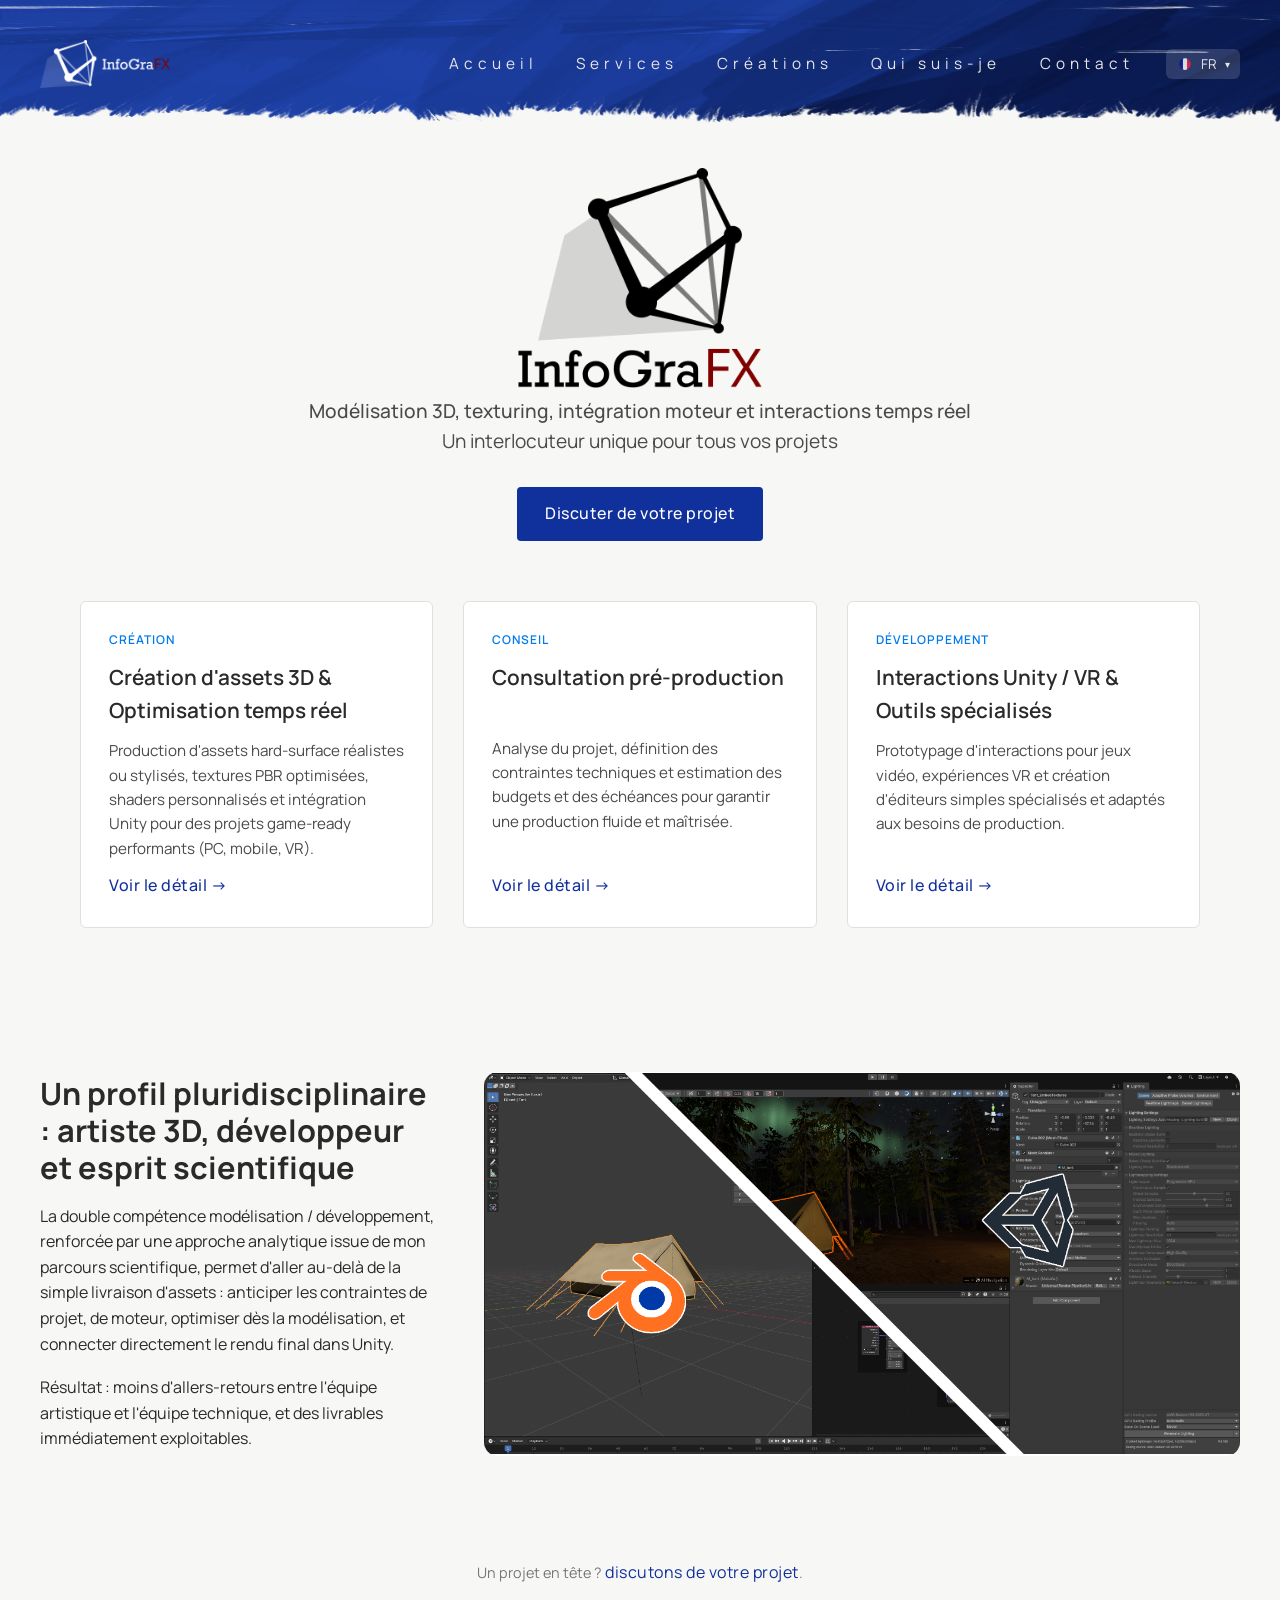
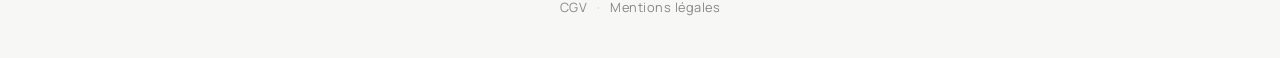
==== commit 0fdbb636: "modif theme" ====
--- a/index.html
+++ b/index.html
@@ -81,7 +81,7 @@
 </section>
 
 <footer>
-    <p data-i18n="home.footer.cta">Un projet en tête ? <a href="contact.html" data-i18n="home.footer.ctaLink">discutons de votre projet</a>.</p>
+    <p data-i18n="home.footer.cta">Un projet en tête ? <a class= footerLink href="contact.html" data-i18n="home.footer.ctaLink">discutons de votre projet</a>.</p>
     <p class="footerLegal">
         <a href="cvg.html" data-i18n="footer.cgv">CGV</a>
         <span>·</span>
--- a/css/styles.css
+++ b/css/styles.css
@@ -18,6 +18,7 @@
     --col_white: #e6e6e6;
     --col_grey: #333333;
     --col_orange: #eb6c1a;
+    --col_yellow: #ffea76;
     --col_black2: #151515;
     --col_black3: #1a1a1a;
     --col_grey2: #555555;
@@ -25,10 +26,10 @@
     --col_cyan_neon:#00E5FF;
     --col_night_blue: #0B0F26;
     --col_deep_blue: #0E3A66;
-    --col_blue: #00adee;
+    --col_blue: #007bee;
     --col_blue_dark: #809dd2;
-    --col_blue_dark2: #10609c;
-    --col_blue_dark3: #073c64;
+    --col_blue_dark2: #10319c;
+    --col_blue_dark3: #0a1e5f;
 }
 
 /* ------------------------------
@@ -67,11 +68,21 @@
     transition: opacity 0.2s ease;
 }
 
+.footerLink{color: var(--col_blue_dark2);
+}
+
+.footerLink:hover{color: var(--col_blue);
+    text-decoration:underline ;  
+      letter-spacing: 0.5px;
+
+}
+
 a:hover {
-    color: var(--col_blue_dark2);
+    color: var(--col_yellow);
     text-decoration: none;
     font-weight: 400;
-text-decoration:underline ;    letter-spacing: 0.5px;
+text-decoration:underline ; 
+   letter-spacing: 0.5px;
     transition: opacity 0.2s ease;
 }
 
@@ -81,17 +92,23 @@
 header {
     width: 100%;
     padding: 16px clamp(16px, 4vw, 40px);
-    background: var(--col_blue_dark);
-    border-bottom: 1px solid var(--col-border);
+    /* border-bottom: 1px solid var(--col-border); */
     position: sticky;
     top: 0;
-    z-index: 9999;
-
+    z-index:9999;
     display: flex;               /* ALIGNEMENT GLOBAL */
     align-items: center;         /* CENTRAGE VERTICAL */
     justify-content: space-between; /* LOGO À GAUCHE / NAV À DROITE */
-    min-height: 64px;
-}
+    min-height: 128px;
+    /* background: var(--col_blue_dark); */
+    background: url("../assets/Layout/banniere1.png");
+    background-size: cover;
+    background-position: center;
+    background-repeat: no-repeat;
+
+}
+
+
 
 .minlogo{
 display: block;
@@ -110,7 +127,7 @@
     text-decoration: none;
     font-weight: 400;
     font-size: clamp(0.95rem, 1.2vw, 1.2rem);
-    letter-spacing: 0.5px;
+    letter-spacing: 5px;
     transition: opacity 0.2s ease;
     white-space: nowrap;
 }
@@ -168,16 +185,17 @@
 
     nav {
         position: absolute;
-        top: 100%;
-        left: 0;
+        top: 80%;
+        left: auto;
         right: 0;
+        width: 200px;
         flex-direction: column;
         gap: 0;
-        background: var(--col_blue_dark);
+        background: var(--col_blue_dark3);
         max-height: 0;
         overflow: hidden;
         transition: max-height 0.3s ease;
-        border-bottom: 1px solid rgba(255, 255, 255, 0.15);
+        border-bottom: none;
     }
 
     nav.navOpenState {
@@ -192,7 +210,13 @@
 }
 
 nav a:hover {
-    opacity: 0.6;
+    opacity:1;
+        color: var(--col_yellow);
+    text-decoration: none;
+    font-weight: 400;
+    text-decoration:dashed ;    
+    letter-spacing: 5px;
+
 }
 
 /* ------------------------------
@@ -493,7 +517,7 @@
 --------------------------------*/
 .sectionTitle {
     padding: 10px clamp(16px, 4vw, 40px) 16px;
-    font-size: clamp(1.6rem, 5vw, 2.5rem);
+    font-size: clamp(1.3rem, 5vw, 2rem);
     font-weight: 600;
     background-color: var(--col_blue_dark2);
     color: var(--col_white);
